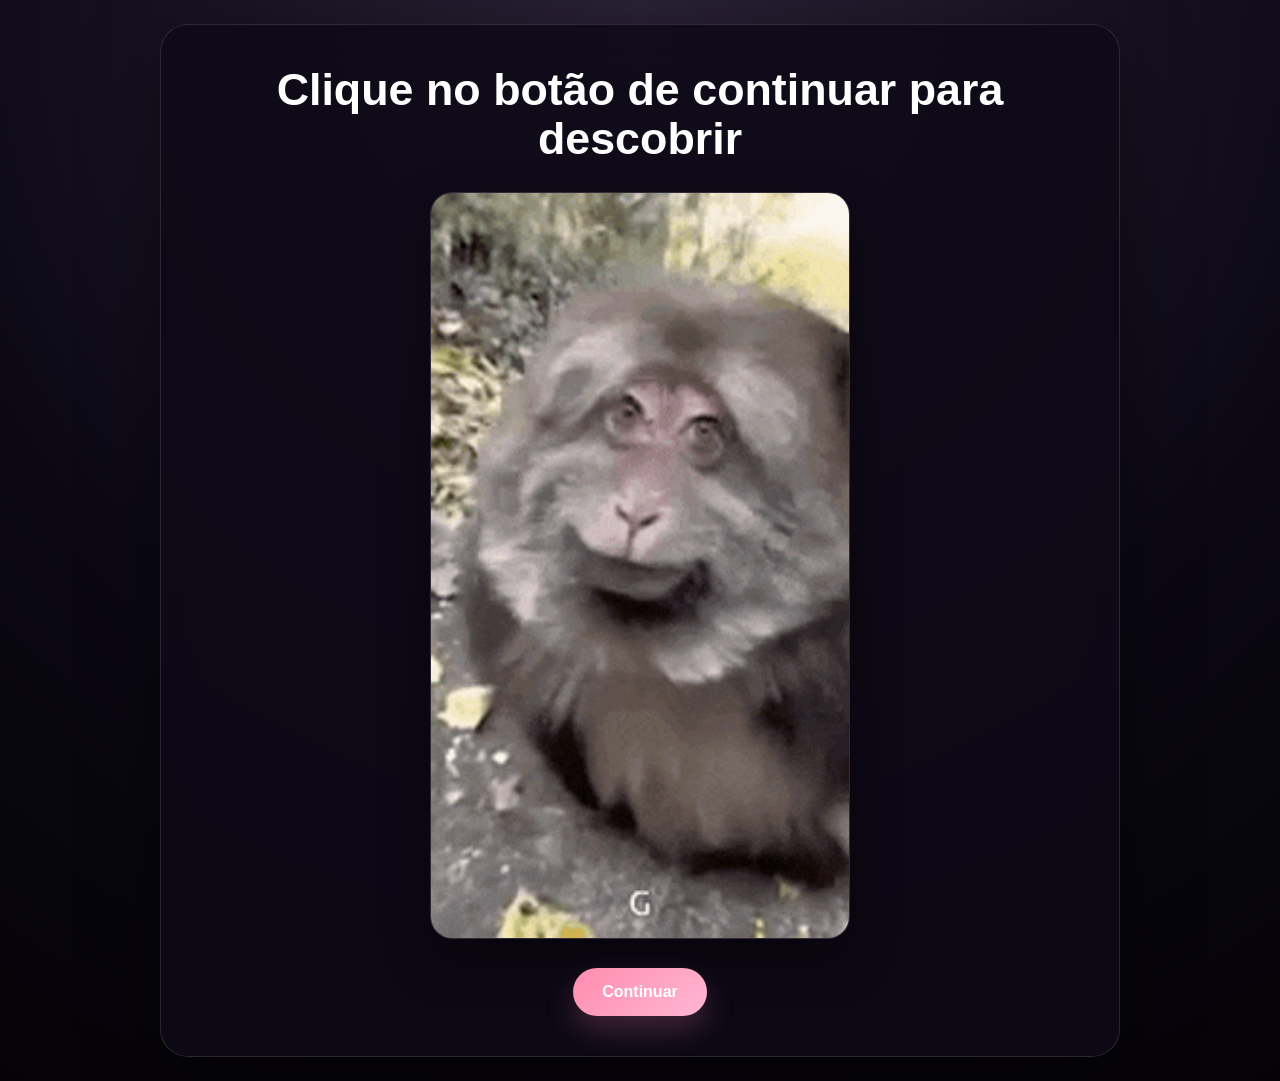
==== index2.html @ e476527e "Add files via upload" ====
<!DOCTYPE html>
<html lang="pt-BR">
<head>
  <meta charset="UTF-8">
  <meta name="viewport" content="width=device-width, initial-scale=1.0">
  <title>Continuar</title>
  <link rel="icon" href="sorriso.avif" type="image/avif">
  <link rel="stylesheet" href="começo.css">
  <script src="pageTransition.js" defer></script>
</head>
<body>
  <main class="intro-screen">
    <div class="intro-card">
      <h1>Clique no botão de continuar para descobrir</h1>
      <div class="gif-wrap">
        <img src="maca.gif" alt="maca GIF" />
      </div>
      <a class="continue-btn" href="index3.html">Continuar</a>
    </div>
  </main>
</body>
</html>
---- começo.css ----
:root {
  color-scheme: dark;
  color: #ffffff;
  background-color: #08070b;
}

* {
  box-sizing: border-box;
}

html, body {
  margin: 0;
  padding: 0;
  min-height: 100%;
  background: radial-gradient(circle at top, #2b2237 0%, #0b0814 60%, #050307 100%);
  color: #f5f5f5;
  font-family: 'Quicksand', sans-serif;
}

body {
  display: flex;
  align-items: center;
  justify-content: center;
  padding: 1.5rem;
}

.intro-screen {
  width: 100%;
  max-width: 960px;
}

.intro-card {
  text-align: center;
  padding: 2.5rem 1.5rem;
  border: 1px solid rgba(255, 255, 255, 0.12);
  border-radius: 28px;
  backdrop-filter: blur(14px);
  background: rgba(14, 10, 22, 0.88);
  box-shadow: 0 18px 80px rgba(0, 0, 0, 0.45);
}

.intro-card h1 {
  font-size: clamp(1.8rem, 3.5vw, 2.8rem);
  line-height: 1.1;
  margin: 0 0 1.8rem;
  color: #ffffff;
}

.gif-wrap {
  max-width: 420px;
  margin: 0 auto;
  border-radius: 22px;
  overflow: hidden;
  border: 1px solid rgba(255, 255, 255, 0.14);
  box-shadow: 0 20px 50px rgba(0, 0, 0, 0.35);
}

.gif-wrap img {
  display: block;
  margin: 0 auto;
  width: 100%;
  height: auto;
}

.continue-btn{
  display:inline-flex;
  margin:1.8rem auto 0;
  padding:.95rem 1.8rem;
  background: linear-gradient(135deg, #ff8cb0 0%, #ffb7d2 100%);
  color:#fff;
  text-decoration:none;
  border-radius:999px;
  font-weight:700;
  box-shadow:0 14px 30px rgba(255, 140, 176, .22);
  transition:transform .2s ease, box-shadow .2s ease;
}

.continue-btn:hover{
  transform:translateY(-2px);
  box-shadow:0 18px 38px rgba(255, 140, 176, .28);
}

@media (max-width: 640px) {
  .intro-card {
    padding: 1.8rem 1rem;
  }
  .intro-card h1 {
    font-size: clamp(1.6rem, 6vw, 2.4rem);
  }
}

body.fade-in {
  opacity: 0;
  animation: pageFadeIn .35s ease forwards;
}

body.fade-out {
  opacity: 1;
  animation: pageFadeOut .3s ease forwards;
}

@keyframes pageFadeIn {
  from { opacity: 0; }
  to { opacity: 1; }
}

@keyframes pageFadeOut {
  from { opacity: 1; }
  to { opacity: 0; }
}
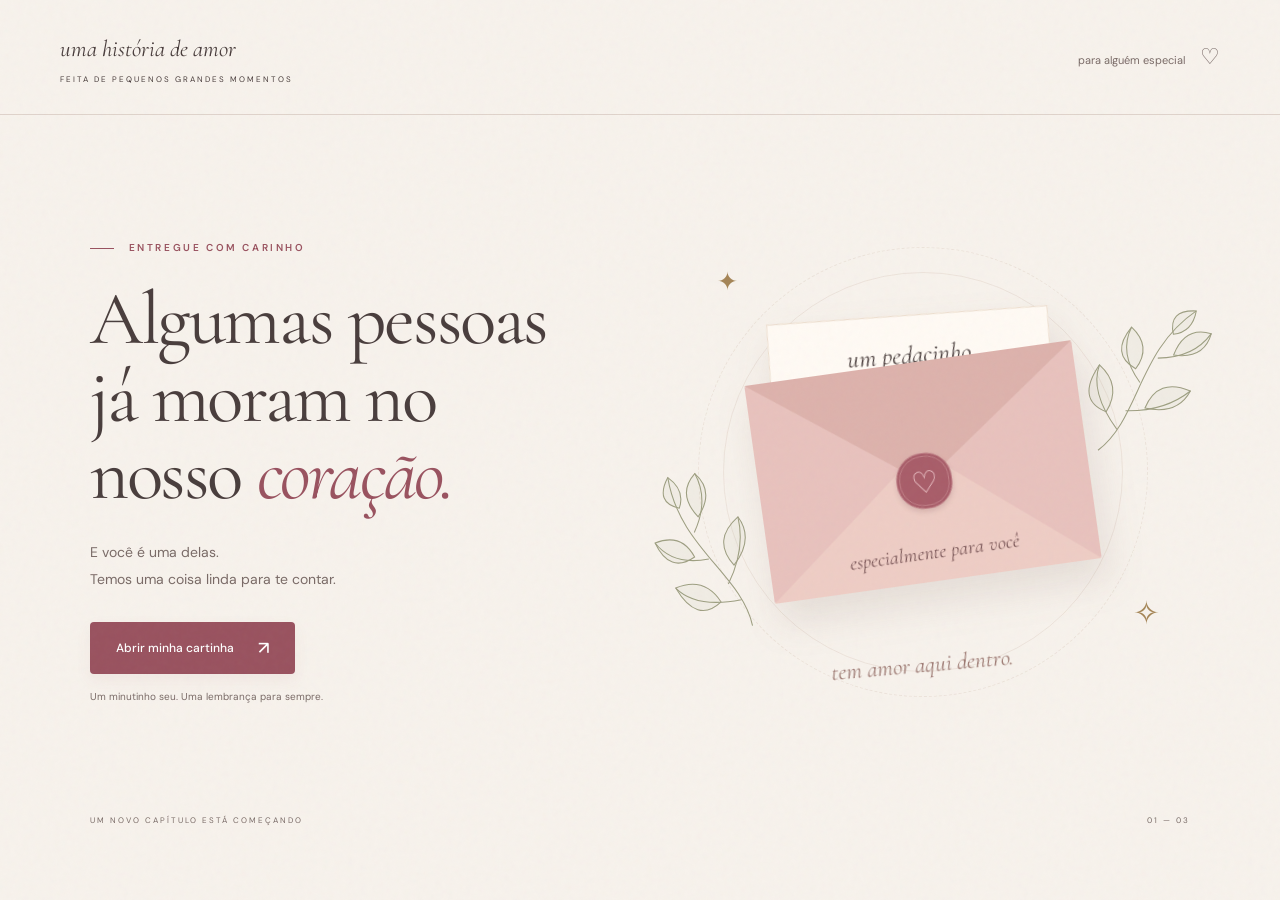
==== commit 127b5fbe: "Redesign Inaiê invitation as an interactive keepsake letter" ====
--- a/index2.html
+++ b/index2.html
@@ -1,22 +1,2 @@
-<!DOCTYPE html>
-<html lang="pt-BR">
-<head>
-  <meta charset="UTF-8">
-  <meta name="viewport" content="width=device-width, initial-scale=1.0">
-  <title>Continuar</title>
-  <link rel="icon" href="sorriso.avif" type="image/avif">
-  <link rel="stylesheet" href="começo.css">
-  <script src="pageTransition.js" defer></script>
-</head>
-<body>
-  <main class="intro-screen">
-    <div class="intro-card">
-      <h1>Clique no botão de continuar para descobrir</h1>
-      <div class="gif-wrap">
-        <img src="maca.gif" alt="maca GIF" />
-      </div>
-      <a class="continue-btn" href="index3.html">Continuar</a>
-    </div>
-  </main>
-</body>
-</html>
+<!doctype html>
+<html lang="pt-BR"><head><meta charset="utf-8"><meta name="viewport" content="width=device-width, initial-scale=1"><meta http-equiv="refresh" content="0;url=index.html"><title>Uma cartinha para você ♡</title><link rel="stylesheet" href="style.css"></head><body><main class="section"><h1>Tem uma cartinha para você.</h1><a class="button primary" href="index.html">Abrir o convite</a></main></body></html>
--- a/style.css
+++ b/style.css
@@ -0,0 +1,7 @@
+@import url('https://fonts.googleapis.com/css2?family=Cormorant+Garamond:ital,wght@0,400;0,500;0,600;1,400;1,500&family=DM+Sans:wght@400;500;600;700&display=swap');
+:root{--paper:#f7f2ec;--ink:#493d3c;--muted:#796a66;--rose:#99525f;--pink:#e6c2c1;--line:#dfd3cb;--serif:'Cormorant Garamond',Georgia,serif;--sans:'DM Sans',Arial,sans-serif}*{box-sizing:border-box}html{scroll-behavior:smooth;scroll-padding-top:28px}body{margin:0;background:var(--paper);color:var(--ink);font-family:var(--sans);font-size:15px;line-height:1.7}button,a{-webkit-tap-highlight-color:transparent}button{font:inherit;color:inherit;cursor:pointer}a{color:inherit}button:disabled{opacity:.35;cursor:default}a,button{touch-action:manipulation}button:focus-visible,a:focus-visible,[tabindex]:focus-visible{outline:3px solid var(--rose);outline-offset:6px}button,a{transition:background .2s,transform .2s,color .2s}button:hover:not(:disabled),.button:hover{transform:translateY(-2px)}[hidden]{display:none!important}.svg-defs{position:absolute;width:0;height:0;overflow:hidden}.page-grain{position:fixed;inset:0;pointer-events:none;opacity:.22;z-index:10;background-image:url("data:image/svg+xml,%3Csvg viewBox='0 0 180 180' xmlns='http://www.w3.org/2000/svg'%3E%3Cfilter id='n'%3E%3CfeTurbulence type='fractalNoise' baseFrequency='.8' numOctaves='3' stitchTiles='stitch'/%3E%3C/filter%3E%3Cpath fill='%23786a60' opacity='.14' filter='url(%23n)' d='M0 0h180v180H0z'/%3E%3C/svg%3E")}.masthead{max-width:1280px;margin:auto;padding:30px 60px;display:flex;justify-content:space-between;align-items:center;border-bottom:1px solid var(--line)}.wordmark{font-family:var(--serif);font-size:23px;text-decoration:none;font-style:italic}.wordmark span{display:block;font:8px var(--sans);letter-spacing:2px;margin-top:5px}.header-note{font-size:11px;color:var(--muted)}.header-note span{font-size:22px;margin-left:12px}.cover{overflow:clip;max-width:1280px;min-height:740px;margin:auto;display:grid;grid-template-columns:1fr 1fr;align-items:center;position:relative;padding:66px 90px 92px;gap:30px}.eyebrow{font-size:10px;letter-spacing:2.6px;font-weight:600;color:var(--rose);margin:0 0 25px;display:block}.eyebrow>span{display:inline-block;width:24px;height:1px;background:var(--rose);vertical-align:middle;margin-right:10px}h1,h2,h3,p{margin-top:0}h1,h2,h3{font-family:var(--serif);font-weight:400;line-height:1.03}h1{font-size:clamp(56px,5.9vw,80px);letter-spacing:-2.4px;margin-bottom:25px}em{color:var(--rose);font-weight:400}.lead{font-size:14px;line-height:1.9;color:var(--muted);margin-bottom:30px}.button{display:inline-flex;align-items:center;justify-content:center;gap:24px;min-height:52px;padding:15px 25px;border:1px solid transparent;border-radius:4px;font-size:12px;font-weight:500;line-height:1.5;text-decoration:none}.primary{background:var(--rose);color:white;box-shadow:0 6px 16px #99525f12}.primary:hover{background:#80424d}.button span{font-size:18px;line-height:1}.secondary{background:transparent;border-color:#c8afa9}.small-note{font-size:10px;line-height:1.7;color:var(--muted);margin:14px 0 0;max-width:350px}.envelope-scene{position:relative;display:grid;place-items:center;min-height:450px}.orbit{position:absolute;border:1px solid #d6c5b652;border-radius:50%;width:400px;height:400px}.orbit-two{width:450px;height:450px;border-style:dashed;transform:rotate(20deg)}.envelope{width:330px;height:220px;position:relative;transform:rotate(-8deg);filter:drop-shadow(5px 20px 18px #72504820);transition:transform .7s}.envelope-back{position:absolute;inset:0;background:#dca9a8;border-radius:4px}.letter-peek{position:absolute;left:24px;right:24px;top:-48px;background:#fffaf4;text-align:center;z-index:1;padding:24px 12px 70px;transform:rotate(4deg);border:1px solid #eddfd0;transition:transform .7s}.letter-peek span,.letter-peek strong{display:block;font:italic 25px var(--serif);font-weight:400}.letter-peek strong{font-size:30px}.letter-peek i{position:absolute;top:110px;left:46%;color:var(--rose);font-size:24px}.envelope-front{position:absolute;inset:0;z-index:3;background:#e8c2bd;clip-path:polygon(0 0,50% 55%,100% 0,100% 100%,0 100%);border-radius:4px}.envelope-front:after{content:'';position:absolute;inset:0;background:#eecdc5;clip-path:polygon(0 100%,50% 40%,100% 100%)}.envelope-flap{position:absolute;inset:0;z-index:2;background:#ddb2ac;clip-path:polygon(0 0,100% 0,50% 57%)}.wax-seal{position:absolute;left:calc(50% - 28px);top:91px;width:56px;height:56px;display:grid;place-items:center;border-radius:48% 46% 45% 48%;background:#a85d69;color:#f2cdd0;border:4px double #bf7d85;box-shadow:0 3px 5px #75494e30;z-index:4;font-size:30px}.envelope-address{position:absolute;bottom:17px;left:0;right:0;text-align:center;z-index:4;font:italic 20px var(--serif);color:#785455}.botanical{position:absolute;width:130px;height:240px;color:#9e9f82}.botanical-left{left:-14px;bottom:25px;transform:rotate(-35deg)}.botanical-right{right:-20px;top:10px;transform:rotate(30deg)}.scene-star{position:absolute;color:#a58556;font-size:25px}.star-one{top:14px;left:62px}.star-two{bottom:57px;right:30px;font-size:32px}.scene-caption{position:absolute;bottom:-5px;font:italic 23px var(--serif);color:#9b7770;transform:rotate(-5deg)}.opening .envelope{transform:rotate(0) translateY(8px)}.opening .letter-peek{transform:translateY(-45px) rotate(0)}.cover-bottom{position:absolute;bottom:28px;left:90px;right:90px;display:flex;justify-content:space-between;letter-spacing:2px;font-size:8px;color:var(--muted)}.chapter-nav{display:flex;align-items:center;justify-content:center;gap:25px;padding:30px 20px;border-bottom:1px solid var(--line);border-top:1px solid var(--line)}.chapter-nav a{font-size:10px;letter-spacing:1px;text-decoration:none;color:var(--muted)}.chapter-nav a.active{color:var(--rose)}.chapter-nav a span{margin-left:8px}.nav-line{width:50px;height:1px;background:var(--line)}.section{padding:100px 70px;max-width:1180px;margin:auto}h2{font-size:clamp(42px,4.5vw,58px);letter-spacing:-1.2px;margin-bottom:25px}.story{display:grid;grid-template-columns:1.1fr 1fr;gap:85px;align-items:center}.body-copy{font-size:13px;line-height:1.9;color:var(--muted);max-width:390px;margin-bottom:18px}.memory-description{display:flex;gap:18px;border-top:1px solid var(--line);padding-top:25px;margin-top:30px;min-height:145px}.memory-number{font:italic 38px var(--serif);color:#b6988c}.memory-description h3{font-size:25px;margin:0 0 9px}.memory-description p{font-size:12px;line-height:1.8;color:var(--muted);max-width:280px;margin:0}.gallery-controls{display:flex;align-items:center;gap:22px;margin:0 0 28px}.gallery-controls>span{font-size:10px;letter-spacing:2px}.round-button{border:1px solid #cdbdb4;border-radius:50%;width:44px;height:44px;background:transparent;display:inline-grid;place-items:center;font-size:20px}.text-link{border:0;border-bottom:1px solid #b98e8c;background:none;padding:6px 0;font-size:11px;text-decoration:none;display:inline-block;color:var(--rose)}.text-link span{margin-left:25px}.album{position:relative;background:#fffcf7;padding:15px 15px 24px;box-shadow:0 12px 40px #4d392513;transform:rotate(3deg);border:1px solid #eee4d9}.tape{position:absolute;top:-17px;left:calc(50% - 48px);width:96px;height:33px;transform:rotate(-6deg);background:#d8c7ad8c;z-index:2;clip-path:polygon(2% 0,98% 4%,100% 90%,0 100%)}.photo-button{padding:0;border:0;background:#e6ded4;position:relative;width:100%;display:block}.photo-button:hover:not(:disabled){transform:none}.photo-button img{display:block;width:100%;height:350px;object-fit:cover;object-position:center}.photo-button img.ultrasound{object-fit:contain;background:#272728}.zoom-label{position:absolute;bottom:12px;right:12px;color:white;background:#302d2bc4;font-size:9px;padding:4px 10px;border-radius:20px}.photo-caption{font:italic 23px var(--serif);display:flex;align-items:center;justify-content:space-between;padding:19px 5px 0;gap:8px}.photo-caption>span:last-child{font-size:27px;color:var(--rose)}.album-dots{position:absolute;bottom:-43px;left:0;right:0;display:flex;justify-content:center;transform:rotate(-3deg)}.album-dots button{width:32px;height:32px;border:0;background:none;position:relative}.album-dots button:after{content:'';width:6px;height:6px;background:#cdbbb4;border-radius:50%;display:block;margin:auto}.album-dots .selected:after{background:var(--rose);width:8px;height:8px}.invitation{position:relative;max-width:none;background:#f1e5df;text-align:center;padding-top:90px;padding-bottom:75px;overflow:hidden}.invitation>.eyebrow{margin-bottom:28px}.little-heart{font:38px var(--serif);color:var(--rose);display:block;margin-bottom:14px}.letter-greeting{font:italic 28px var(--serif);margin-bottom:22px}.invitation h2{font-size:clamp(40px,4.8vw,65px);line-height:1.09}.invitation-copy{font-size:13px;line-height:2;color:var(--muted);margin:30px auto;max-width:500px}.invitation-sprig{position:absolute;left:-45px;top:110px;width:230px;height:370px;color:#b1a792;transform:rotate(28deg);opacity:.55}.question-card{position:relative;max-width:530px;margin:38px auto 30px;padding:38px 28px;background:#faf5ef;border:1px solid #dbc7ba;outline:1px solid #dbc7ba;outline-offset:-9px;box-shadow:0 10px 40px #72504808}.question-card .eyebrow{font-size:8px;letter-spacing:2px;margin-bottom:20px}.question-card h3{font-size:44px;line-height:1.12;margin-bottom:20px}.question-card p{font-size:12px;color:var(--muted);margin-bottom:25px}.signature{font:italic 21px var(--serif);margin:30px 0 0}.signature strong{font-size:38px;font-weight:400;display:block;color:var(--rose);line-height:1.2}.signature span{display:block;font:10px var(--sans);color:var(--muted);margin-top:13px}.answer{overflow:clip;display:grid;grid-template-columns:1fr 1.1fr;align-items:center;gap:100px;padding-top:110px;padding-bottom:100px}.answer-art{position:relative;padding:0 20px}.keepsake{text-align:center;background:#fffaf3;padding:30px 25px;transform:rotate(-5deg);box-shadow:0 15px 40px #4d392517;position:relative;border:1px solid #e2d3c4}.keepsake>span{font-size:7px;letter-spacing:2px}.keepsake img{display:block;width:135px;height:145px;object-fit:cover;border-radius:80px 80px 4px 4px;margin:25px auto 20px;filter:sepia(.15)}.keepsake strong{font:italic 50px var(--serif);color:var(--rose)}.keepsake p{font-size:11px;margin:14px 0}.keepsake i{font-size:25px;color:var(--rose)}.answer-art>svg{position:absolute;right:-35px;bottom:-40px;width:130px;height:210px;color:#969d82;transform:rotate(20deg)}.answer-actions{display:flex;flex-direction:column;align-items:flex-start;gap:12px}.success-label{font-size:10px;letter-spacing:2px;color:var(--rose);margin-bottom:18px}#celebrate{margin-top:18px}.status{font-size:12px;color:var(--rose);margin:16px 0 0}.footer{text-align:center;border-top:1px solid var(--line);padding:45px 20px 35px}.footer-heart{font-size:28px;color:var(--rose)}.footer p{font:30px/1.3 var(--serif);margin:17px 0 23px}.footer>span:last-of-type{display:block;font-size:8px;letter-spacing:2px;color:var(--muted)}.footer button{display:block;margin:22px auto 0}.noscript-note{text-align:center;padding:20px;font-size:12px}#confetti{position:fixed;inset:0;pointer-events:none;width:100%;height:100%;z-index:30}dialog{border:0;border-radius:8px;max-width:90vw;max-height:92dvh;padding:55px 20px 15px;background:var(--paper);color:var(--ink)}dialog::backdrop{background:#33282bd9;backdrop-filter:blur(5px)}dialog img{display:block;max-width:100%;max-height:65dvh;width:auto;height:auto;margin:auto;object-fit:contain}dialog p{font:italic 24px var(--serif);text-align:center;margin:15px 0 0}.close-dialog{position:absolute;right:10px;top:8px;width:36px;height:36px}.photo-button img.changing{animation:photo-in .35s ease-out}@keyframes photo-in{from{opacity:.3;transform:scale(.98)}to{opacity:1;transform:scale(1)}}
+@media(min-width:1400px){.cover{min-height:780px}}@media(max-width:1000px){.masthead{padding:25px 35px}.cover{padding:60px 40px 90px;gap:15px;min-height:690px}.envelope{width:280px;height:190px}.wax-seal{top:76px}.envelope-scene{min-height:390px}.orbit{width:320px;height:320px}.orbit-two{width:350px;height:350px}.botanical{width:100px;height:180px}.botanical-left{left:0}.botanical-right{right:0}.cover-bottom{left:40px;right:40px}.section{padding:80px 40px}.story{gap:45px}.photo-button img{height:310px}.answer{gap:55px}.answer-art{padding:0}.invitation-sprig{width:150px;left:-60px}.question-card{max-width:510px}}
+@media(max-width:680px){.masthead{padding:20px 23px}.wordmark{font-size:22px}.wordmark span{font-size:6px;letter-spacing:1.5px}.header-note{font-size:0}.header-note span{font-size:24px}.cover{display:flex;flex-direction:column;padding:40px 25px 60px;gap:0;min-height:0;text-align:center}.cover .eyebrow{font-size:8px;margin-bottom:23px}h1{font-size:59px;letter-spacing:-1.8px;line-height:.99;margin-bottom:20px}.lead{font-size:12px;margin-bottom:23px}.cover .small-note{font-size:9px;margin:12px auto 0}.envelope-scene{width:100%;max-width:350px;min-height:320px;margin-top:38px}.envelope{width:250px;height:167px}.letter-peek{top:-35px;padding-top:15px}.letter-peek span{font-size:21px}.letter-peek strong{font-size:26px}.wax-seal{top:65px;left:calc(50% - 24px);width:48px;height:48px;font-size:26px}.envelope-address{font-size:17px;bottom:11px}.orbit{width:270px;height:270px}.orbit-two{width:300px;height:300px}.botanical-left{left:0;bottom:8px;width:85px;height:160px}.botanical-right{right:0;top:10px;width:90px}.scene-caption{font-size:20px;bottom:-10px}.star-one{left:25px;top:6px;font-size:20px}.star-two{right:10px;bottom:30px;font-size:22px}.cover-bottom{font-size:6px;letter-spacing:1.2px;bottom:18px;left:25px;right:25px}.chapter-nav{gap:10px;padding:22px 16px}.chapter-nav a{font-size:8px;letter-spacing:0}.chapter-nav a span{margin-left:3px}.nav-line{width:16px}.section{padding:60px 25px}.story{display:flex;flex-direction:column;gap:35px;align-items:stretch;padding-bottom:92px}.eyebrow{font-size:8px;letter-spacing:2px;margin-bottom:22px}h2{font-size:44px;letter-spacing:-1px;line-height:1.05}.body-copy{font-size:12px;max-width:100%}.memory-description{min-height:125px;margin-top:25px;padding-top:22px}.memory-description p{font-size:11px}.memory-description h3{font-size:26px}.gallery-controls{margin-bottom:20px}.album{max-width:350px;width:calc(100% - 14px);align-self:center;padding:12px 12px 18px;transform:rotate(2deg)}.photo-button img{height:340px}.photo-caption{font-size:21px;padding-top:15px}.invitation{padding:60px 22px}.invitation h2{font-size:43px;line-height:1.07}.invitation-copy{font-size:12px;max-width:310px}.invitation-copy br{display:none}.invitation-sprig{width:100px;top:80px;left:-55px;opacity:.35}.question-card{margin-top:30px;padding:32px 20px}.question-card h3{font-size:38px}.question-card .button{font-size:10px;padding:14px;gap:10px}.signature span{font-size:9px}.answer{display:flex;flex-direction:column;gap:60px;padding-top:65px}.answer-art{width:240px;order:2}.answer-copy{width:100%}.answer .button{font-size:11px;gap:14px}.answer-actions{align-items:stretch}.small-note{font-size:10px}.keepsake{padding:25px 18px}.keepsake img{width:115px;height:125px}.answer-art>svg{width:100px;right:-35px}.footer p{font-size:27px}.footer>span:last-of-type{font-size:6px;letter-spacing:1.6px}.footer{padding-top:30px}}
+@media(max-width:360px){h1{font-size:52px}.cover{padding-left:18px;padding-right:18px}.chapter-nav{gap:7px}.chapter-nav a{font-size:7px}.photo-button img{height:290px}.question-card h3{font-size:33px}.question-card .button{font-size:9px}h2{font-size:39px}}
+@media(prefers-reduced-motion:reduce){html{scroll-behavior:auto}*,*:before,*:after{animation:none!important;transition:none!important}}
+@media print{.masthead,.cover,.chapter-nav,.story,.invitation,.answer-art,.footer,button,.button,.small-note,.text-link,.page-grain,#confetti{display:none!important}#experience{display:block!important}.answer{display:block;padding:50px}.answer-copy{max-width:600px;margin:auto}body{background:#fff}.answer h2{font-size:50px}}
